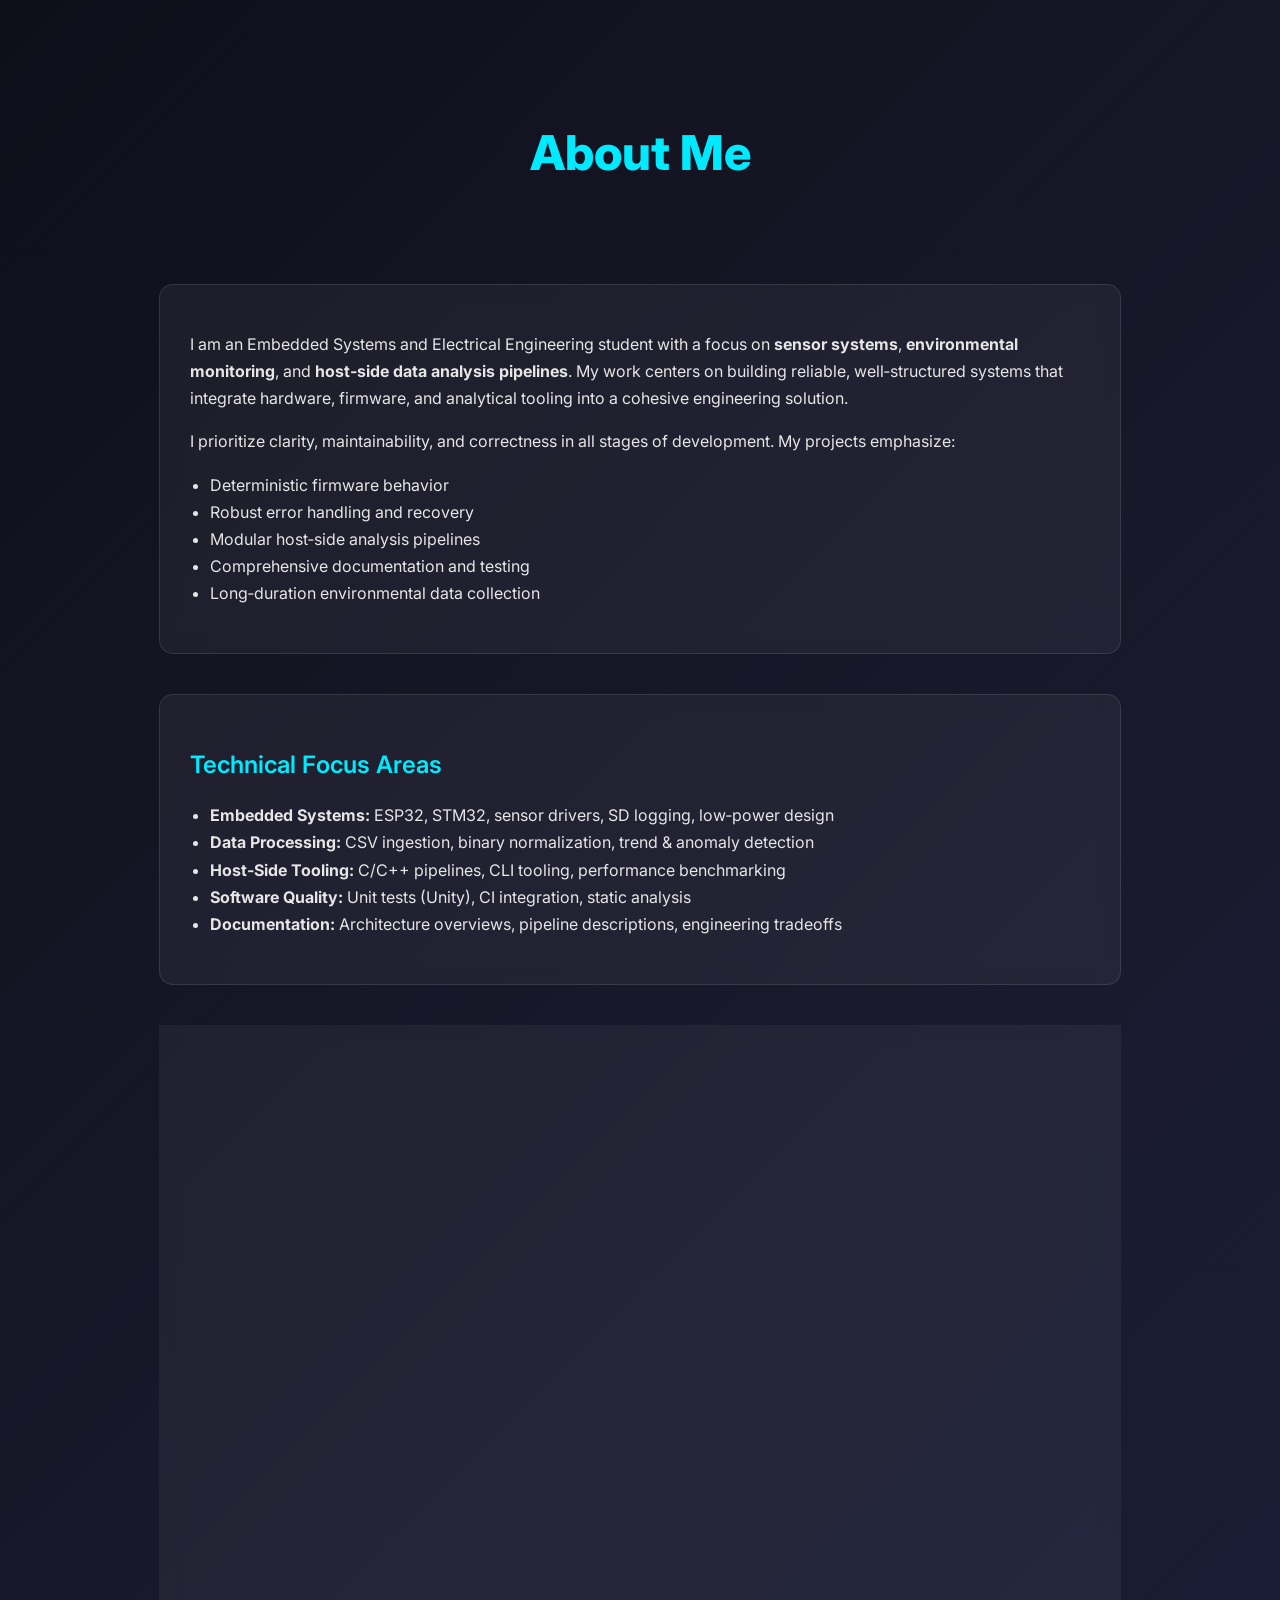
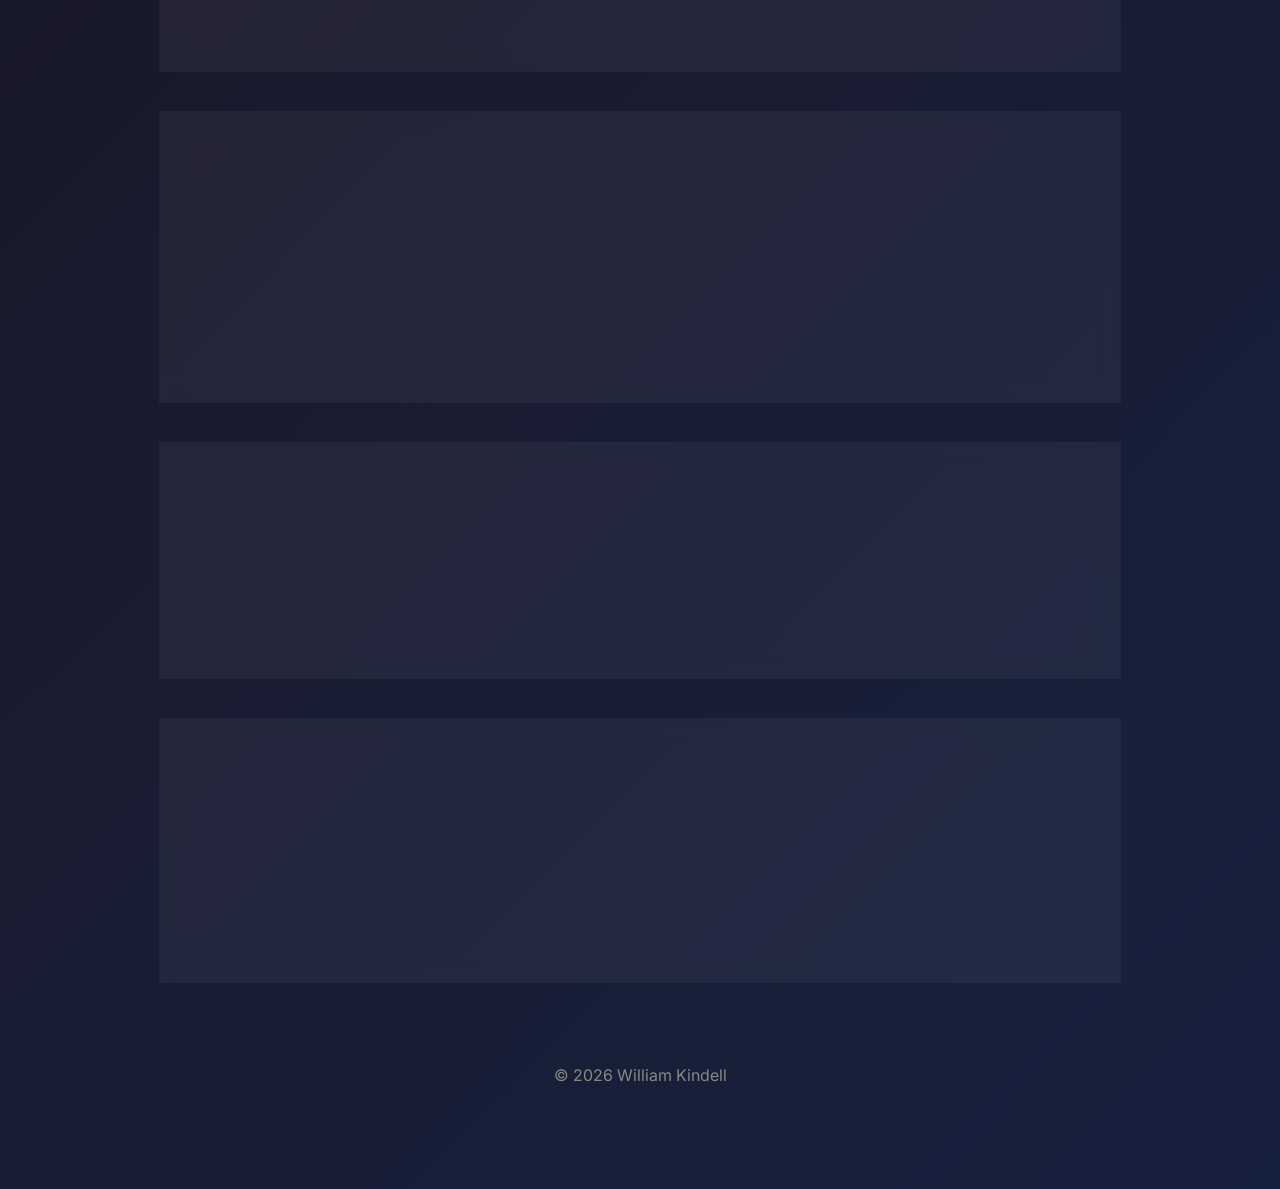
==== about/index.html @ 41f2ef91 "Update and rename index.md to index.html" ====
<!DOCTYPE html>
<html lang="en">
<head>
<meta charset="UTF-8">
<meta name="viewport" content="width=device-width, initial-scale=1.0">
<title>About Me – William Kindell</title>

<!-- Google Font -->
<link href="https://fonts.googleapis.com/css2?family=Inter:wght@300;400;600;800&display=swap" rel="stylesheet">

<!-- AOS Animation Library -->
<link rel="stylesheet" href="https://unpkg.com/aos@2.3.1/dist/aos.css">

<style>
    body {
        margin: 0;
        font-family: 'Inter', sans-serif;
        background: linear-gradient(135deg, #0f0f1a, #1a1a2e, #16213e);
        color: #e6e6e6;
        line-height: 1.7;
        padding-bottom: 60px;
    }

    header {
        text-align: center;
        padding: 80px 20px 40px;
    }

    h1 {
        font-size: 3rem;
        font-weight: 800;
        color: #00eaff;
        margin-bottom: 10px;
    }

    h2 {
        color: #00eaff;
        font-weight: 600;
        margin-bottom: 10px;
    }

    section {
        max-width: 900px;
        margin: 40px auto;
        padding: 30px;
        background: rgba(255,255,255,0.05);
        border-radius: 14px;
        backdrop-filter: blur(10px);
        border: 1px solid rgba(255,255,255,0.1);
        transition: transform 0.3s;
    }

    section:hover {
        transform: translateY(-4px);
    }

    ul {
        padding-left: 20px;
    }

    a {
        color: #00eaff;
        text-decoration: none;
        font-weight: 600;
    }

    a:hover {
        color: #ff6f91;
    }

    footer {
        text-align: center;
        padding: 40px;
        color: #888;
    }
</style>
</head>

<body>

<header data-aos="fade-down">
    <h1>About Me</h1>
</header>

<section data-aos="fade-up">
    <p>
        I am an Embedded Systems and Electrical Engineering student with a focus on
        <strong>sensor systems</strong>, <strong>environmental monitoring</strong>, and
        <strong>host‑side data analysis pipelines</strong>. My work centers on building reliable,
        well‑structured systems that integrate hardware, firmware, and analytical tooling into a
        cohesive engineering solution.
    </p>

    <p>
        I prioritize clarity, maintainability, and correctness in all stages of development. My
        projects emphasize:
    </p>

    <ul>
        <li>Deterministic firmware behavior</li>
        <li>Robust error handling and recovery</li>
        <li>Modular host‑side analysis pipelines</li>
        <li>Comprehensive documentation and testing</li>
        <li>Long‑duration environmental data collection</li>
    </ul>
</section>

<section data-aos="fade-up">
    <h2>Technical Focus Areas</h2>
    <ul>
        <li><strong>Embedded Systems:</strong> ESP32, STM32, sensor drivers, SD logging, low‑power design</li>
        <li><strong>Data Processing:</strong> CSV ingestion, binary normalization, trend & anomaly detection</li>
        <li><strong>Host‑Side Tooling:</strong> C/C++ pipelines, CLI tooling, performance benchmarking</li>
        <li><strong>Software Quality:</strong> Unit tests (Unity), CI integration, static analysis</li>
        <li><strong>Documentation:</strong> Architecture overviews, pipeline descriptions, engineering tradeoffs</li>
    </ul>
</section>

<section data-aos="fade-up">
    <h2>Current Work</h2>

    <h3 style="color:#9ae6ff;">ESP32 Firmware (In Progress)</h3>
    <ul>
        <li>Sensor integration (BME680, CCS811)</li>
        <li>Deterministic sampling and logging</li>
        <li>SD write reliability and recovery</li>
        <li>Error codes and diagnostic modes</li>
        <li>Planned: UART telemetry, CRC framing, Wi‑Fi log transfer, sleep/wake cycle</li>
    </ul>

    <h3 style="color:#9ae6ff;">Host‑Side Analysis Pipeline (Complete)</h3>
    <ul>
        <li>CSV → binary conversion</li>
        <li>Statistics, trends, anomalies</li>
        <li>ASCII sparklines</li>
        <li>Multi‑channel PNG plot generation</li>
        <li>Summary report creation</li>
        <li>CLI flag parser</li>
        <li>Full test suite & performance benchmark</li>
    </ul>

    <p>
        This pipeline transforms raw sensor logs into a structured, interpretable environmental
        analysis package.
    </p>
</section>

<section data-aos="fade-up">
    <h2>Engineering Values</h2>
    <ul>
        <li><strong>Reliability:</strong> Predictable behavior under real‑world conditions.</li>
        <li><strong>Transparency:</strong> Clear documentation and readable output matter.</li>
        <li><strong>Modularity:</strong> Components should be independently testable.</li>
        <li><strong>Rigor:</strong> Data should be validated and interpreted carefully.</li>
        <li><strong>Scalability:</strong> Designs should support future expansion.</li>
    </ul>
</section>

<section data-aos="fade-up">
    <h2>Professional Goals</h2>
    <ul>
        <li>Contribute to embedded systems, robotics, or environmental sensing projects</li>
        <li>Develop robust firmware and analytical tools for real‑world deployments</li>
        <li>Expand expertise in low‑power systems, sensor fusion, and data pipelines</li>
    </ul>
</section>

<section data-aos="fade-up">
    <h2>Contact</h2>
    <ul>
        <li><strong>GitHub Pages:</strong> <a href="https://williamkindell460-alt.github.io">williamkindell460-alt.github.io</a></li>
        <li><strong>GitHub:</strong> <a href="https://github.com/williamkindell460-alt">github.com/williamkindell460-alt</a></li>
        <li><strong>Email:</strong> williamkindell460@gmail.com</li>
        <li><strong>LinkedIn:</strong> <a href="https://www.linkedin.com/in/williamkindell/">linkedin.com/in/williamkindell</a></li>
    </ul>
</section>

<footer>
    © 2026 William Kindell
</footer>

<script src="https://unpkg.com/aos@2.3.1/dist/aos.js"></script>
<script>AOS.init();</script>

</body>
</html>
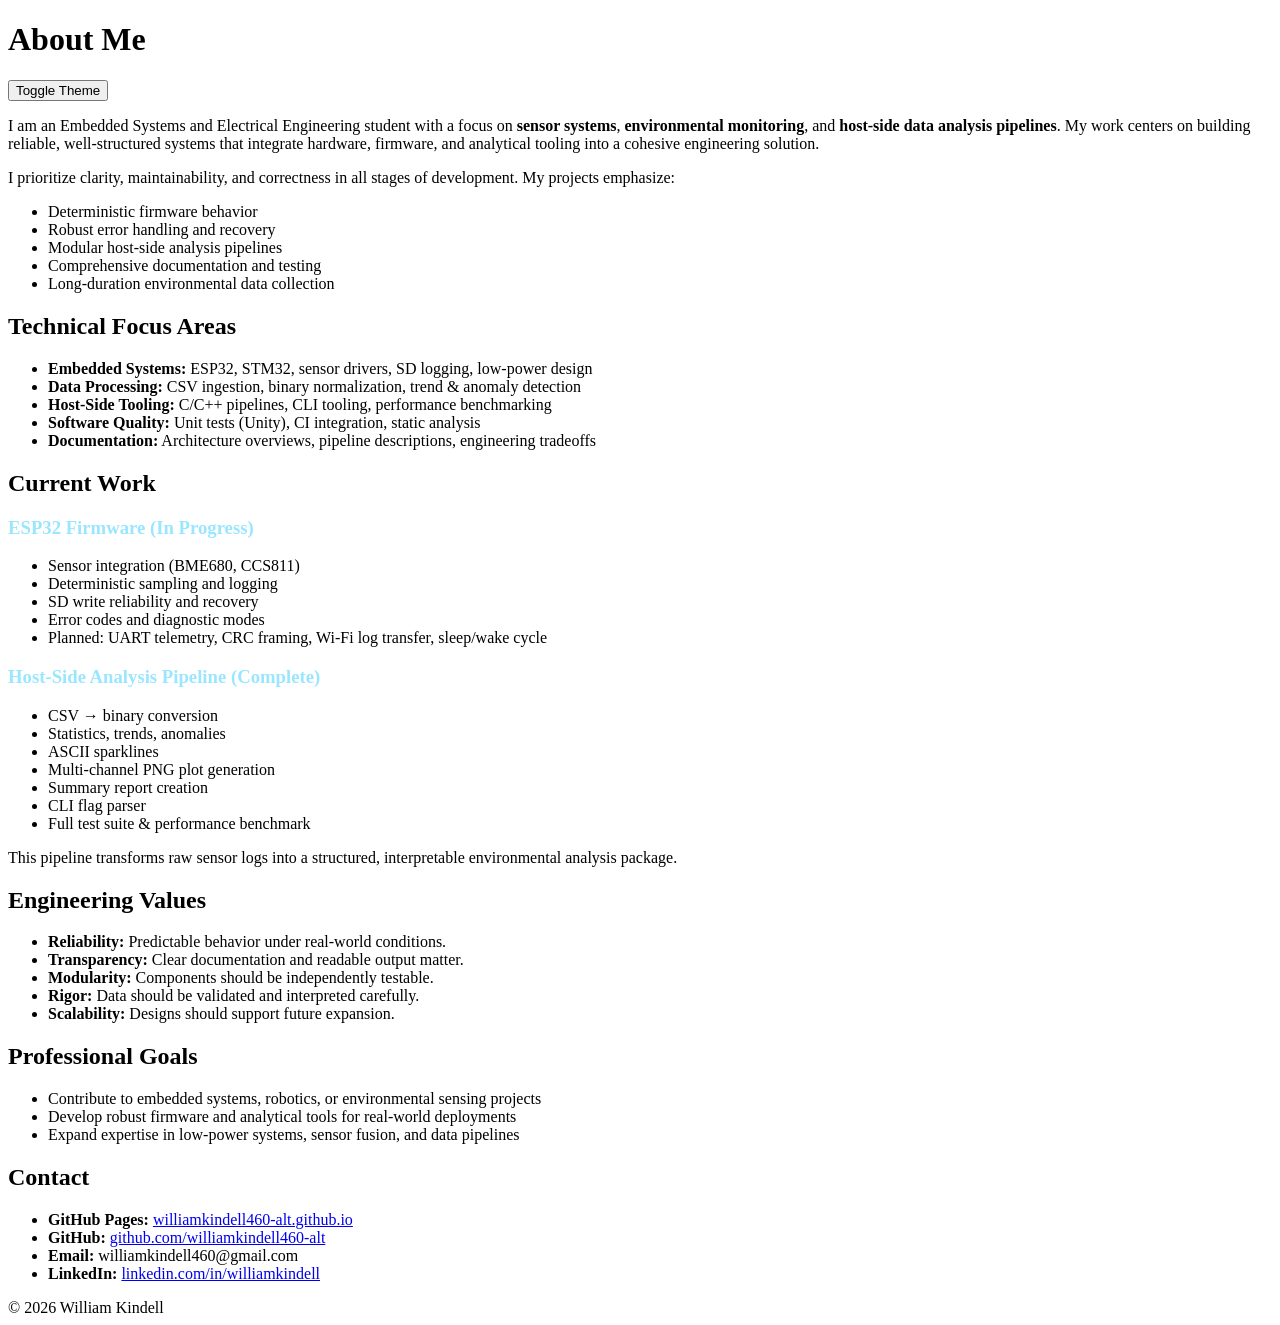
==== commit 596f29f2: "Update index.html" ====
--- a/about/index.html
+++ b/about/index.html
@@ -10,70 +10,6 @@
 
 <!-- AOS Animation Library -->
 <link rel="stylesheet" href="https://unpkg.com/aos@2.3.1/dist/aos.css">
-
-<style>
-    body {
-        margin: 0;
-        font-family: 'Inter', sans-serif;
-        background: linear-gradient(135deg, #0f0f1a, #1a1a2e, #16213e);
-        color: #e6e6e6;
-        line-height: 1.7;
-        padding-bottom: 60px;
-    }
-
-    header {
-        text-align: center;
-        padding: 80px 20px 40px;
-    }
-
-    h1 {
-        font-size: 3rem;
-        font-weight: 800;
-        color: #00eaff;
-        margin-bottom: 10px;
-    }
-
-    h2 {
-        color: #00eaff;
-        font-weight: 600;
-        margin-bottom: 10px;
-    }
-
-    section {
-        max-width: 900px;
-        margin: 40px auto;
-        padding: 30px;
-        background: rgba(255,255,255,0.05);
-        border-radius: 14px;
-        backdrop-filter: blur(10px);
-        border: 1px solid rgba(255,255,255,0.1);
-        transition: transform 0.3s;
-    }
-
-    section:hover {
-        transform: translateY(-4px);
-    }
-
-    ul {
-        padding-left: 20px;
-    }
-
-    a {
-        color: #00eaff;
-        text-decoration: none;
-        font-weight: 600;
-    }
-
-    a:hover {
-        color: #ff6f91;
-    }
-
-    footer {
-        text-align: center;
-        padding: 40px;
-        color: #888;
-    }
-</style>
 </head>
 
 <body>
@@ -81,7 +17,7 @@
 <header data-aos="fade-down">
     <h1>About Me</h1>
 </header>
-
+<button id="theme-toggle">Toggle Theme</button>
 <section data-aos="fade-up">
     <p>
         I am an Embedded Systems and Electrical Engineering student with a focus on
@@ -181,6 +117,7 @@
 
 <script src="https://unpkg.com/aos@2.3.1/dist/aos.js"></script>
 <script>AOS.init();</script>
+<script src="index.js"></script>
 
 </body>
 </html>
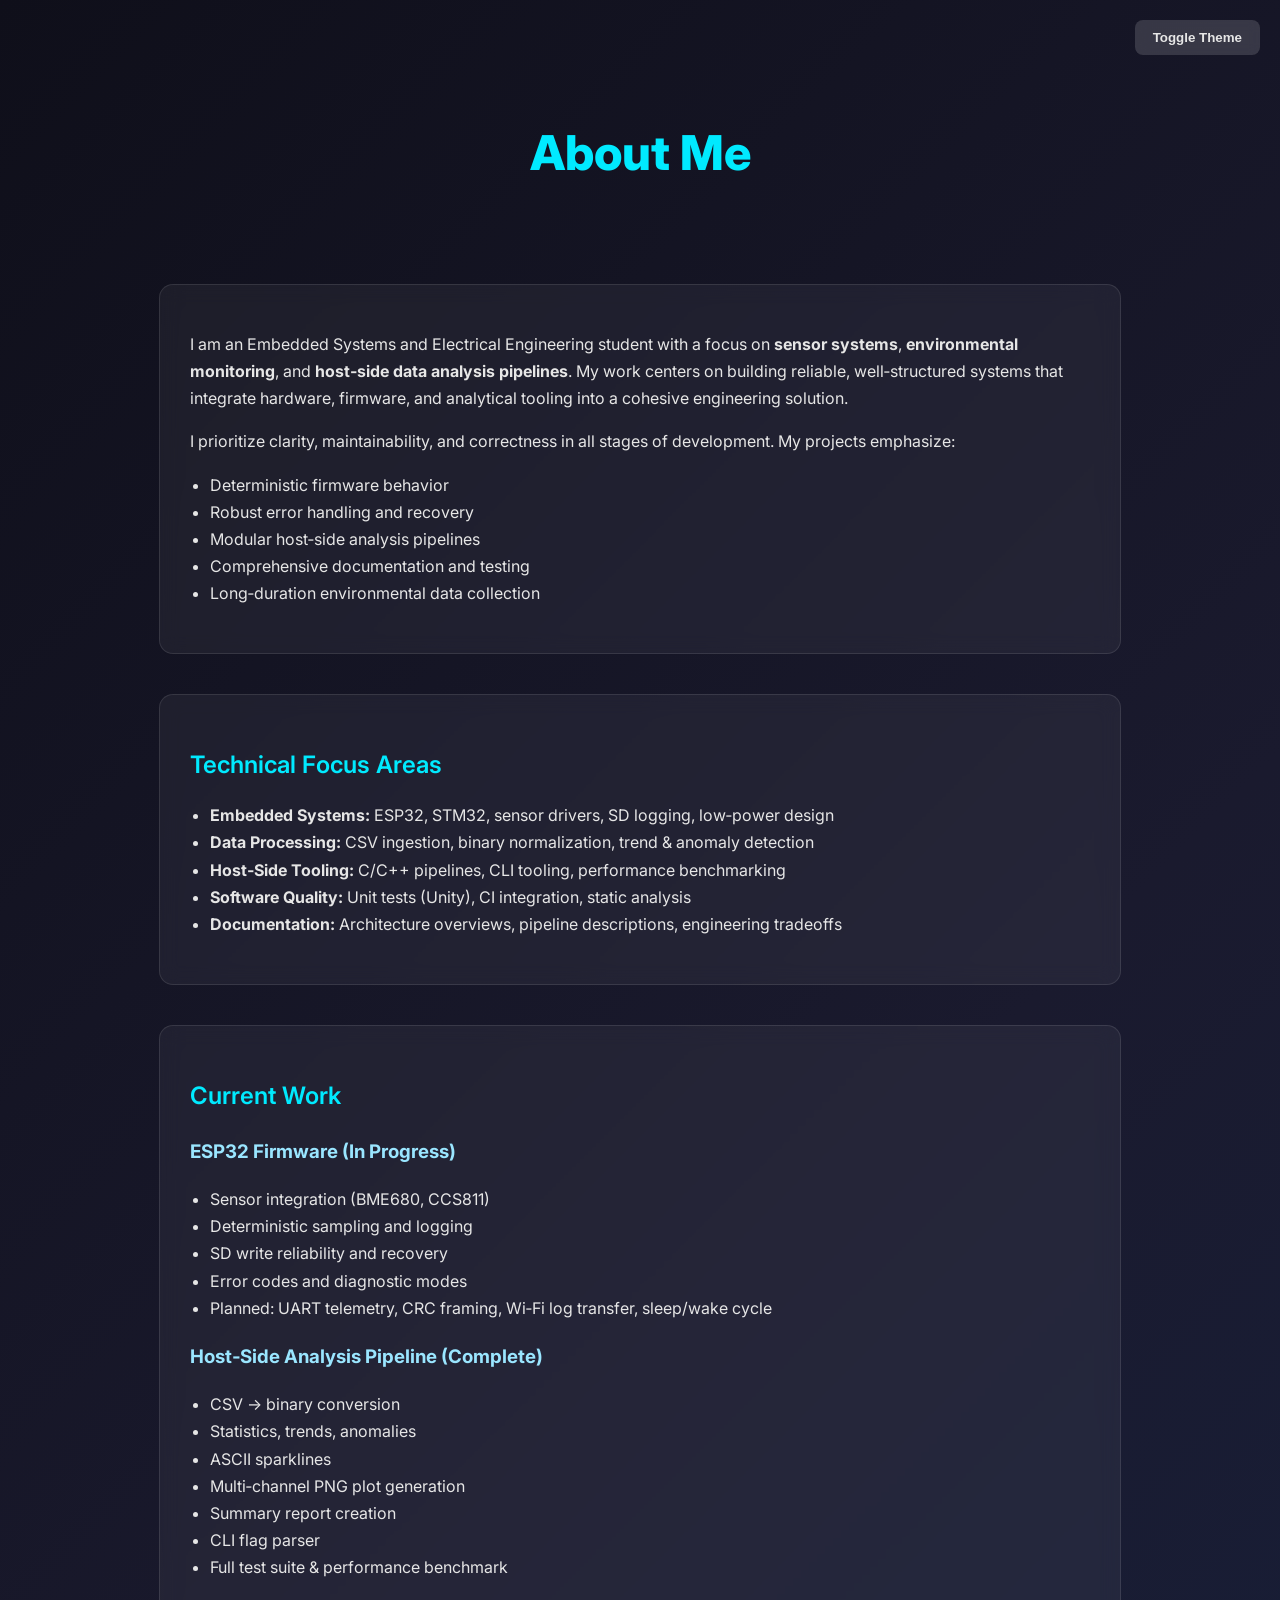
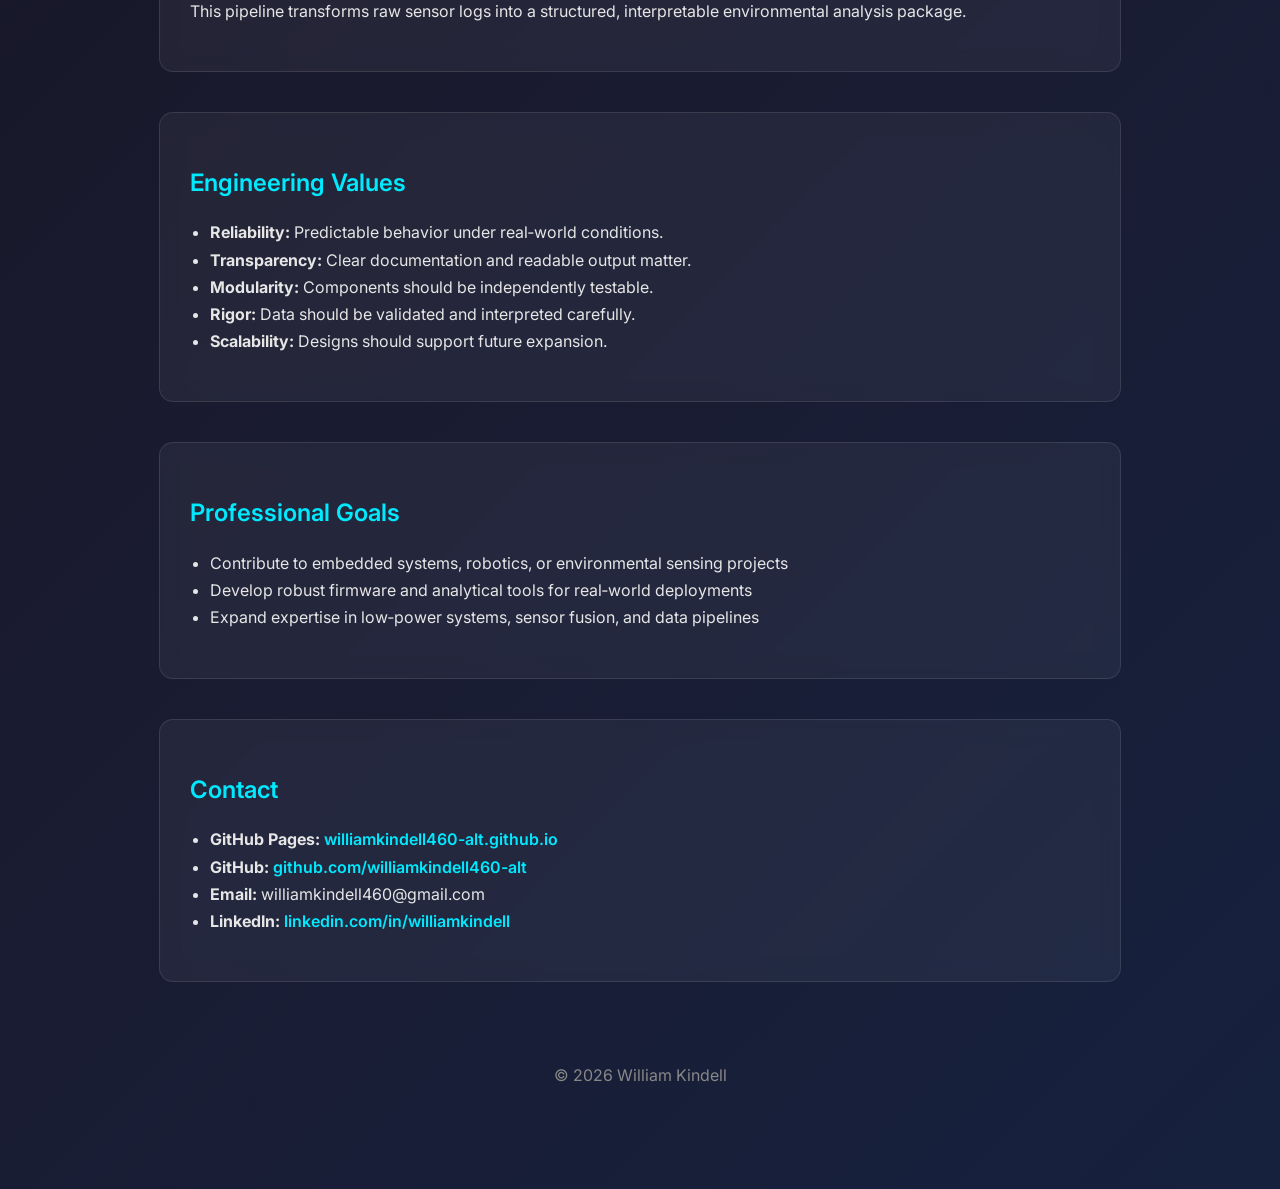
==== commit 2b873f3f: "Update index.html" ====
--- a/about/index.html
+++ b/about/index.html
@@ -10,6 +10,7 @@
 
 <!-- AOS Animation Library -->
 <link rel="stylesheet" href="https://unpkg.com/aos@2.3.1/dist/aos.css">
+<link rel="stylesheet" href="style.css">
 </head>
 
 <body>
--- a/about/style.css
+++ b/about/style.css
@@ -0,0 +1,113 @@
+body {
+    margin: 0;
+    font-family: 'Inter', sans-serif;
+    background: linear-gradient(135deg, #0f0f1a, #1a1a2e, #16213e);
+    color: #e6e6e6;
+    line-height: 1.7;
+    padding-bottom: 60px;
+}
+
+header {
+    text-align: center;
+    padding: 80px 20px 40px;
+}
+
+h1 {
+    font-size: 3rem;
+    font-weight: 800;
+    color: #00eaff;
+    margin-bottom: 10px;
+}
+
+h2 {
+    color: #00eaff;
+    font-weight: 600;
+    margin-bottom: 10px;
+}
+
+section {
+    max-width: 900px;
+    margin: 40px auto;
+    padding: 30px;
+    background: rgba(255,255,255,0.05);
+    border-radius: 14px;
+    backdrop-filter: blur(10px);
+    border: 1px solid rgba(255,255,255,0.1);
+    transition: transform 0.3s;
+}
+
+section:hover {
+    transform: translateY(-4px);
+}
+
+ul {
+    padding-left: 20px;
+}
+
+a {
+    color: #00eaff;
+    text-decoration: none;
+    font-weight: 600;
+}
+
+a:hover {
+    color: #ff6f91;
+}
+
+footer {
+    text-align: center;
+    padding: 40px;
+    color: #888;
+}
+#theme-toggle {
+    position: fixed;
+    top: 20px;
+    right: 20px;
+    padding: 10px 18px;
+    border-radius: 8px;
+    border: none;
+    cursor: pointer;
+    font-weight: 600;
+    background: rgba(255,255,255,0.15);
+    color: #e6e6e6;
+    backdrop-filter: blur(6px);
+    transition: 0.3s;
+    z-index: 999;
+}
+
+#theme-toggle:hover {
+    background: rgba(255,255,255,0.25);
+    transform: scale(1.05);
+}
+
+/* LIGHT MODE THEME */
+.light-mode {
+    background: #f5f5f5;
+    color: #222;
+}
+
+.light-mode section {
+    background: rgba(0,0,0,0.05);
+    border: 1px solid rgba(0,0,0,0.1);
+}
+
+.light-mode h1, 
+.light-mode h2 {
+    color: #0077cc;
+}
+.light-mode h3 {
+    color: #005fa3;
+}
+
+.light-mode a {
+    color: #0077cc;
+}
+
+.light-mode #theme-toggle {
+    background: rgba(0,0,0,0.1);
+    color: #222;
+}
+
+body, section, h1, h2, h3, p, a {
+    transition: color 0.25s ease, background 0.25s ease, border-color 0.25s ease;
+}
